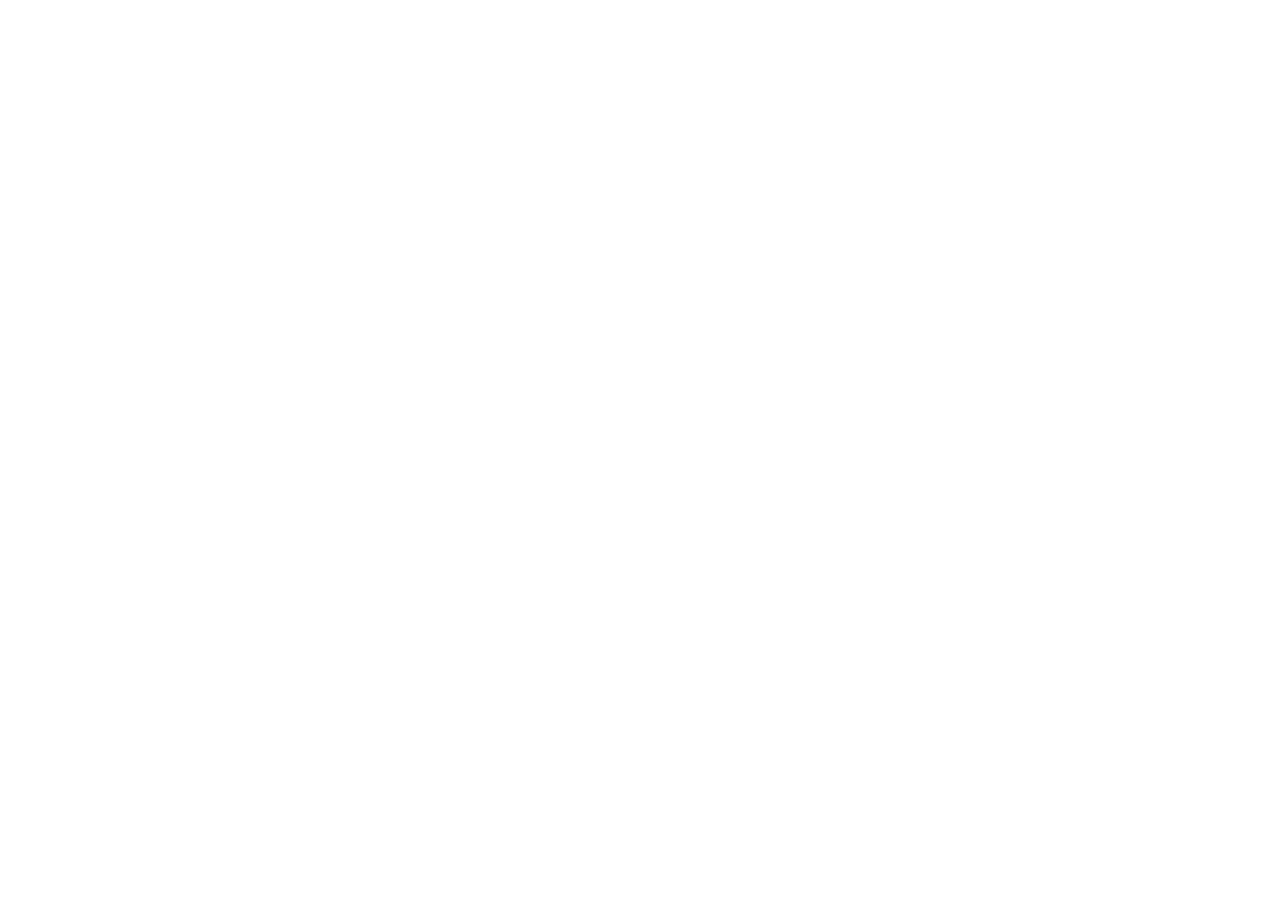
==== index1.html @ 63728b0f "added one page and modified footer" ====
<!DOCTYPE html>
<html lang="en">
<head>
    <meta charset="UTF-8">
    <meta http-equiv="X-UA-Compatible" content="IE=edge">
    <meta name="viewport" content="width=device-width, initial-scale=1.0">
    <title>Document</title>
    <link href="https://fonts.googleapis.com/icon?family=Material+Icons" rel="stylesheet">
    <link rel="stylesheet" href="https://cdnjs.cloudflare.com/ajax/libs/materialize/1.0.0/css/materialize.min.css">
    <link rel="stylesheet" href="./css/style1.css">
</head>
<body>
    










    















    <!-- Compiled and minified JavaScript -->
    <script src="https://cdnjs.cloudflare.com/ajax/libs/materialize/1.0.0/js/materialize.min.js"></script>
    <script src="./js/script.js"></script>
</body>
</html>
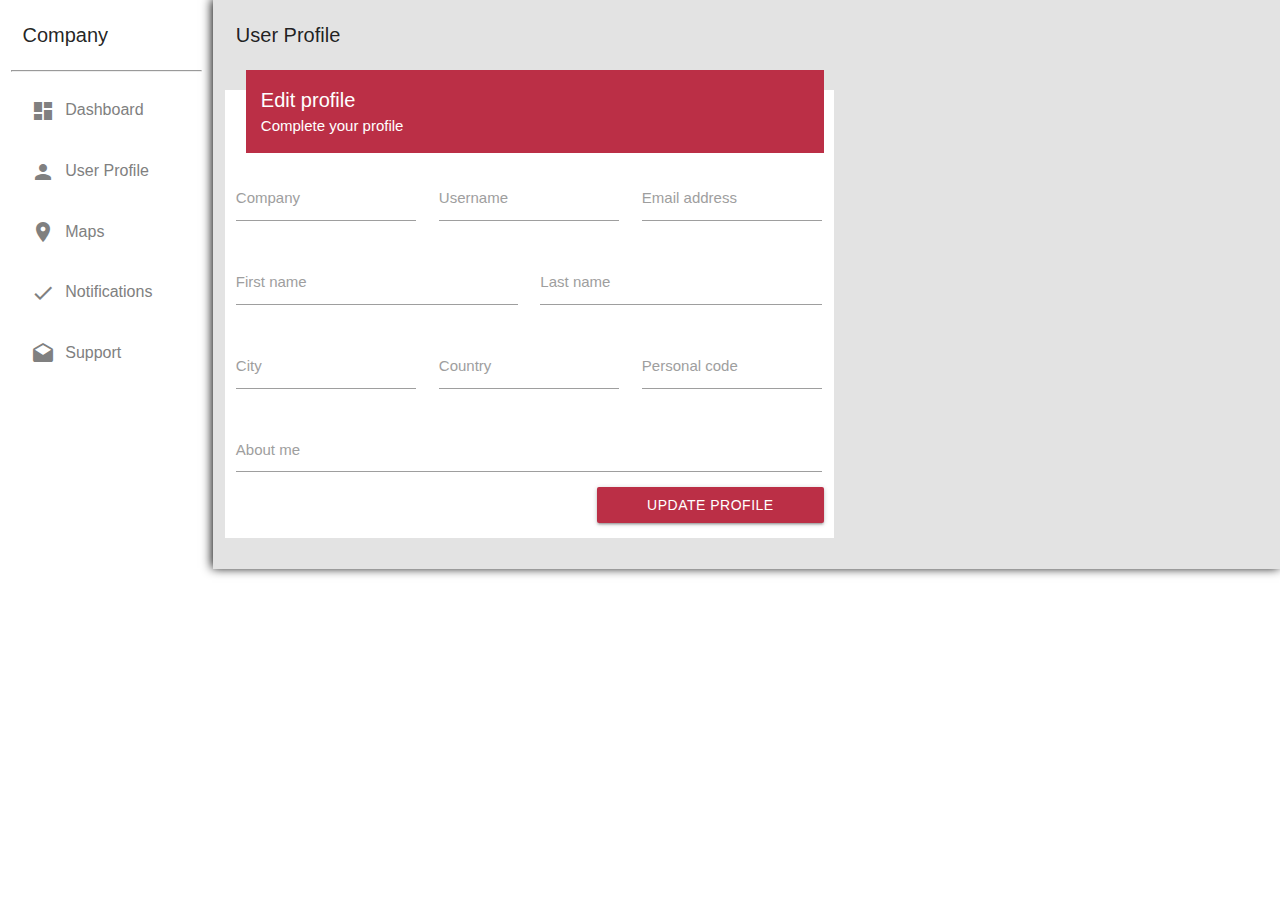
==== commit 663dfcbe: "Added form" ====
--- a/index1.html
+++ b/index1.html
@@ -1,5 +1,6 @@
 <!DOCTYPE html>
 <html lang="en">
+
 <head>
     <meta charset="UTF-8">
     <meta http-equiv="X-UA-Compatible" content="IE=edge">
@@ -9,8 +10,88 @@
     <link rel="stylesheet" href="https://cdnjs.cloudflare.com/ajax/libs/materialize/1.0.0/css/materialize.min.css">
     <link rel="stylesheet" href="./css/style1.css">
 </head>
+
 <body>
-    
+
+
+    <div class="row">
+        <div class="col m2 menu">
+            <p class="text">Company</p>
+            <hr>
+            <a href="./index.html">
+                <p class="dashboard"><i class="dash material-icons">dashboard</i>Dashboard</p>
+            </a>
+            <a href="./index1.html">
+                <p class="dashboard"><i class="dash material-icons">person</i>User Profile</p>
+            </a>
+            <p class="dashboard"><i class="dash material-icons">location_on</i>Maps</p>
+            <p class="dashboard"><i class="dash material-icons">check</i>Notifications</p>
+            <p class="dashboard"><i class="dash material-icons">drafts</i>Support</p>
+        </div>
+        <div class="col s12 m10 row-2">
+            <p class="text">
+                <span><img class="menu1" width="35" style="vertical-align: middle;" src="./img/menu.png" alt=""></span>
+                <span class="menu2">User Profile</span>
+            </p>
+            <div class="col m12 l7 column">
+                <p class="header">
+                    <span style="font-size: 20px;">Edit profile</span><br>
+                    Complete your profile
+                </p>
+
+                <div class="row" style="margin-top: 70px;">
+                    <div class="input-field col s4">
+                        <input id="company" type="text" class="validate">
+                        <label for="company">Company</label>
+                    </div>
+                    <div class="input-field col s4">
+                        <input id="username" type="text" class="validate">
+                        <label for="username">Username</label>
+                    </div>
+                    <div class="input-field col s4">
+                        <input id="email_address" type="text" class="validate">
+                        <label for="email_address">Email address</label>
+                    </div>
+                    <div class="input-field col s6">
+                        <input id="first_name" type="text" class="validate">
+                        <label for="first_name">First name</label>
+                    </div>
+                    <div class="input-field col s6">
+                        <input id="last_name" type="text" class="validate">
+                        <label for="last_name">Last name</label>
+                    </div>
+                    <div class="input-field col s4">
+                        <input id="city" type="text" class="validate">
+                        <label for="city">City</label>
+                    </div>
+                    <div class="input-field col s4">
+                        <input id="country" type="text" class="validate">
+                        <label for="country">Country</label>
+                    </div>
+                    <div class="input-field col s4">
+                        <input id="personal_code" type="text" class="validate">
+                        <label for="personal_code">Personal code</label>
+                    </div>
+                    <div class="input-field col s12">
+                        <textarea id="textarea1" class="materialize-textarea"></textarea>
+                        <label for="textarea1">About me</label>
+                      </div>
+                      <a class="waves-effect waves-light btn right">UPDATE PROFILE</a>
+                </div>
+
+
+
+
+            </div>
+            <div class="input-field col s6">
+            </div>
+        </div>
+        <div class="col m12 l5">
+
+        </div>
+
+    </div>
+    </div>
 
 
 
@@ -20,8 +101,6 @@
 
 
 
-
-    
 
 
 
@@ -41,4 +120,5 @@
     <script src="https://cdnjs.cloudflare.com/ajax/libs/materialize/1.0.0/js/materialize.min.js"></script>
     <script src="./js/script.js"></script>
 </body>
+
 </html>--- a/css/style1.css
+++ b/css/style1.css
@@ -0,0 +1,80 @@
+.row {
+    margin-bottom: 0;
+
+}
+.dashboard {
+    font-size: 16px;
+    padding-left: 10px;
+    padding-top: 10px;
+    padding-bottom: 10px;
+    margin-left: 10px;
+    margin-right: 10px;
+    color: gray;
+}
+.dashboard:hover {
+    background-color: rgb(219, 52, 79);
+    color: white;
+}
+.dash {
+    margin-right: 10px;
+    vertical-align: middle;
+}
+.text {
+    font-weight: 500;
+    font-size: 20px;
+    padding-left: 11.25px;
+    position: relative;
+}
+.menu {
+    display: block;
+}
+.menu1 {
+    position: absolute;
+    opacity: 0;
+}
+@media (max-width: 800px) {
+    .menu {
+        display: none;
+    }
+
+    .row-2 {
+        width: 100% !important;
+    }
+    .menu1 {
+        opacity: 1;
+    }
+    .menu2 {
+        margin-left: 50px;
+    }
+}
+.column {
+    height: fit-content;
+    background-color: white;
+    position: relative;
+    z-index: 0;
+}
+.row-2 {
+    background-color: rgb(227, 227, 227);
+    box-shadow: -1px -1px 10px black;
+}
+.header {
+    position: absolute;
+    background-color: rgb(187, 47, 70);
+    color: white;
+    padding: 15px;
+    width: 95%;
+    margin-left: 10px;
+    margin-top: -20px;
+    z-index: 1;
+}
+.row-2>.l7 {
+    margin-top: 20px;
+}
+.btn {
+    background-color: rgb(187, 47, 70);
+    padding-right: 50px;
+    padding-left: 50px;
+    margin-right: 10px;
+    margin-top: -15px;
+    margin-bottom: 15px;
+}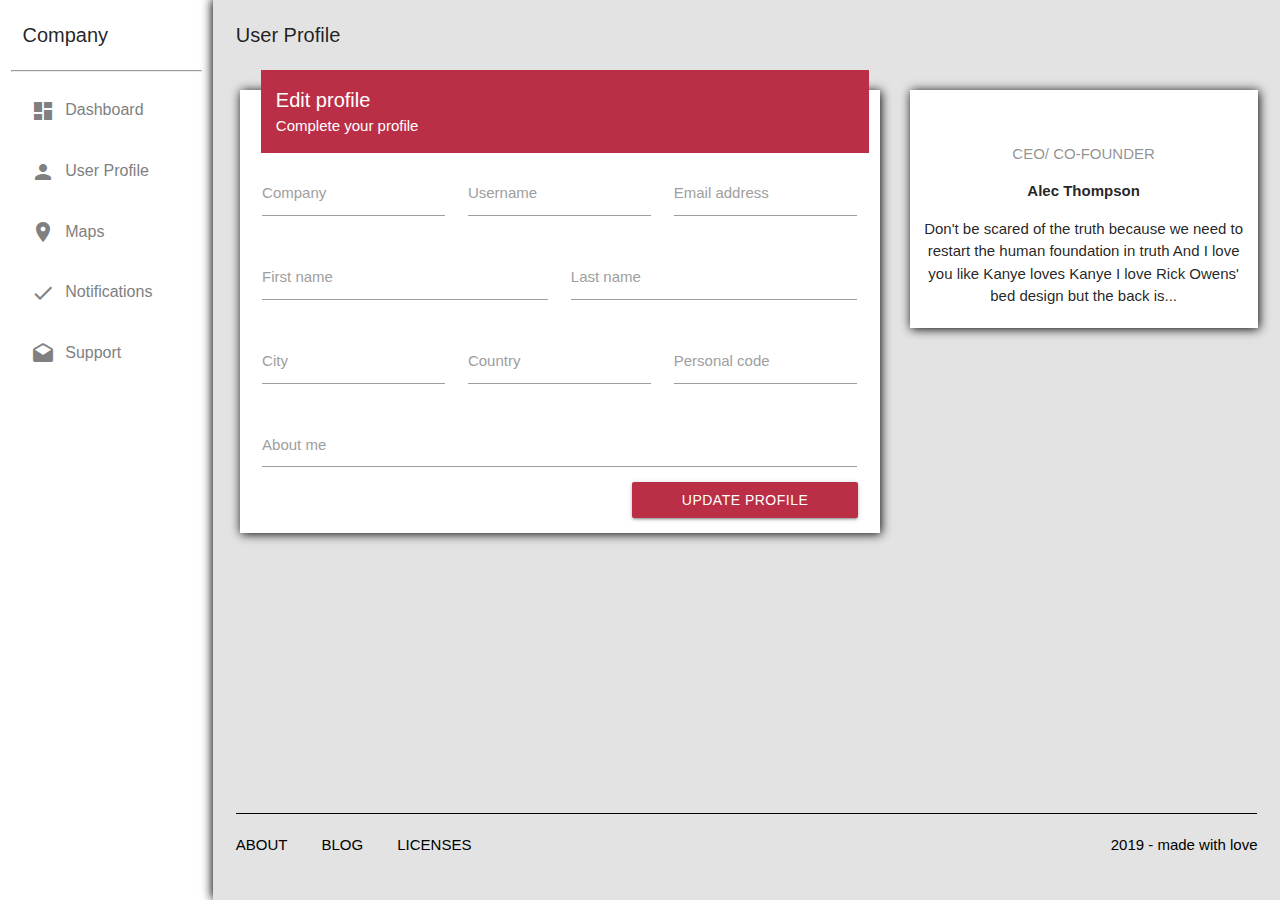
==== commit d1873d19: "Fineshed two blocks and footer" ====
--- a/index1.html
+++ b/index1.html
@@ -28,70 +28,84 @@
             <p class="dashboard"><i class="dash material-icons">check</i>Notifications</p>
             <p class="dashboard"><i class="dash material-icons">drafts</i>Support</p>
         </div>
-        <div class="col s12 m10 row-2">
+
+        <div class="col m10 row-2">
             <p class="text">
                 <span><img class="menu1" width="35" style="vertical-align: middle;" src="./img/menu.png" alt=""></span>
                 <span class="menu2">User Profile</span>
             </p>
-            <div class="col m12 l7 column">
+            <div class="col m12 l8 column1" style="width: 50vw; margin-left: 15px;">
                 <p class="header">
                     <span style="font-size: 20px;">Edit profile</span><br>
                     Complete your profile
                 </p>
 
-                <div class="row" style="margin-top: 70px;">
-                    <div class="input-field col s4">
-                        <input id="company" type="text" class="validate">
-                        <label for="company">Company</label>
-                    </div>
-                    <div class="input-field col s4">
-                        <input id="username" type="text" class="validate">
-                        <label for="username">Username</label>
-                    </div>
-                    <div class="input-field col s4">
-                        <input id="email_address" type="text" class="validate">
-                        <label for="email_address">Email address</label>
-                    </div>
-                    <div class="input-field col s6">
-                        <input id="first_name" type="text" class="validate">
-                        <label for="first_name">First name</label>
-                    </div>
-                    <div class="input-field col s6">
-                        <input id="last_name" type="text" class="validate">
-                        <label for="last_name">Last name</label>
-                    </div>
-                    <div class="input-field col s4">
-                        <input id="city" type="text" class="validate">
-                        <label for="city">City</label>
-                    </div>
-                    <div class="input-field col s4">
-                        <input id="country" type="text" class="validate">
-                        <label for="country">Country</label>
-                    </div>
-                    <div class="input-field col s4">
-                        <input id="personal_code" type="text" class="validate">
-                        <label for="personal_code">Personal code</label>
-                    </div>
-                    <div class="input-field col s12">
-                        <textarea id="textarea1" class="materialize-textarea"></textarea>
-                        <label for="textarea1">About me</label>
-                      </div>
-                      <a class="waves-effect waves-light btn right">UPDATE PROFILE</a>
+                <div class="input-field col s4 input1">
+                    <input id="company" type="text" class="validate">
+                    <label for="company">Company</label>
                 </div>
+                <div class="input-field col s4 input1">
+                    <input id="username" type="text" class="validate">
+                    <label for="username">Username</label>
+                </div>
+                <div class="input-field col s4 input1">
+                    <input id="email_address" type="text" class="validate">
+                    <label for="email_address">Email address</label>
+                </div>
+                <div class="input-field col s6">
+                    <input id="first_name" type="text" class="validate">
+                    <label for="first_name">First name</label>
+                </div>
+                <div class="input-field col s6">
+                    <input id="last_name" type="text" class="validate">
+                    <label for="last_name">Last name</label>
+                </div>
+                <div class="input-field col s4">
+                    <input id="city" type="text" class="validate">
+                    <label for="city">City</label>
+                </div>
+                <div class="input-field col s4">
+                    <input id="country" type="text" class="validate">
+                    <label for="country">Country</label>
+                </div>
+                <div class="input-field col s4">
+                    <input id="personal_code" type="text" class="validate">
+                    <label for="personal_code">Personal code</label>
+                </div>
+                <div class="input-field col s12">
+                    <textarea id="textarea1" class="materialize-textarea"></textarea>
+                    <label for="textarea1">About me</label>
+                </div>
+                <a class="waves-effect waves-light btn right">UPDATE PROFILE</a>
+            </div>
+            <div class="col s12 m6 l4 column2" style="background-color: white; margin-left: 30px; margin-top: 20px; position: relative; z-index: 0;">
+                <p class="center img1"><img src="https://upload.wikimedia.org/wikipedia/commons/thumb/4/43/Paul_Circle.png/767px-Paul_Circle.png" alt=""></p>
+                <div class="center" style="padding-bottom: 20px;">
+                    <p style="opacity: 0.5;">CEO/ CO-FOUNDER</p>
+                    <p style="font-weight: bold;">Alec Thompson</p>
+                    Don't be scared of the truth because we need
+                    to restart the human foundation in truth And I
+                    love you like Kanye loves Kanye I love Rick
+                    Owens' bed design but the back is...
+                </div>
+            </div>
+
+
+            <div class="col s12 foot">
+                <footer class="page-footer black-text gray">
+                      <span>ABOUT</span>
+                      <span class="span1">BLOG</span>
+                      <span class="span1">LICENSES</span>
+                      <span class="black-text right">2019 - made with love</span>
+                  </footer>
+            </div>
+        </div>
 
 
 
+    </div>
 
-            </div>
-            <div class="input-field col s6">
-            </div>
-        </div>
-        <div class="col m12 l5">
-
-        </div>
-
-    </div>
-    </div>
+   
 
 
 
--- a/css/style1.css
+++ b/css/style1.css
@@ -2,6 +2,7 @@
     margin-bottom: 0;
 
 }
+
 .dashboard {
     font-size: 16px;
     padding-left: 10px;
@@ -11,27 +12,36 @@
     margin-right: 10px;
     color: gray;
 }
+
 .dashboard:hover {
     background-color: rgb(219, 52, 79);
     color: white;
 }
+
 .dash {
     margin-right: 10px;
     vertical-align: middle;
 }
+
 .text {
     font-weight: 500;
     font-size: 20px;
     padding-left: 11.25px;
     position: relative;
 }
+
 .menu {
     display: block;
 }
+
 .menu1 {
     position: absolute;
     opacity: 0;
 }
+.input1 {
+    margin-top: 80px;
+}
+
 @media (max-width: 800px) {
     .menu {
         display: none;
@@ -40,23 +50,39 @@
     .row-2 {
         width: 100% !important;
     }
+
     .menu1 {
         opacity: 1;
     }
+
     .menu2 {
         margin-left: 50px;
     }
+    .column1 {
+        margin-left: 50px !important;
+    }
+    .column2 {
+        margin-left: 60px !important;
+    }
+    .header {
+        margin-left: -2px !important;
+    }
 }
-.column {
-    height: fit-content;
+
+
+.column1 {
     background-color: white;
     position: relative;
     z-index: 0;
+    box-shadow: 1px 1px 10px black;
+    margin-top: 20px;
 }
+
 .row-2 {
     background-color: rgb(227, 227, 227);
     box-shadow: -1px -1px 10px black;
 }
+
 .header {
     position: absolute;
     background-color: rgb(187, 47, 70);
@@ -67,9 +93,11 @@
     margin-top: -20px;
     z-index: 1;
 }
+
 .row-2>.l7 {
     margin-top: 20px;
 }
+
 .btn {
     background-color: rgb(187, 47, 70);
     padding-right: 50px;
@@ -77,4 +105,63 @@
     margin-right: 10px;
     margin-top: -15px;
     margin-bottom: 15px;
-}+}
+
+.description {
+
+    background-color: white;
+
+}
+
+.column2 {
+    background-color: white;
+    margin-left: 30px;
+    margin-top: 20px;
+    position: relative;
+    z-index: 0;
+    box-shadow: 1px 1px 10px black;
+    order: 1;
+}
+
+.img1 img {
+    width: 150px;
+    margin-top: -70px;
+
+}
+
+@media (max-width: 1070px) {
+    .row-2 {
+        display: flex;
+    flex-direction: column;
+    }
+    .column1 {
+        order: 2;
+        width: 78.5vw !important;
+        margin-top: 40px;
+        margin-left: 15px;
+    }
+    .column2 {
+        width: 76vw !important;
+    }
+    .foot {
+        order: 3;
+    }
+}
+@media (min-width: 1070px) {
+    .row-2 {
+        height: 100vh;
+    }
+    .foot {
+        margin-top: 200px;
+    }
+}
+.page-footer {
+    margin-top: 80px;
+    background-color: rgb(227, 227, 227);
+    border-top: 1px solid black;
+    margin-bottom: 30px;
+}
+
+.span1 {
+    margin-left: 30px;
+}
